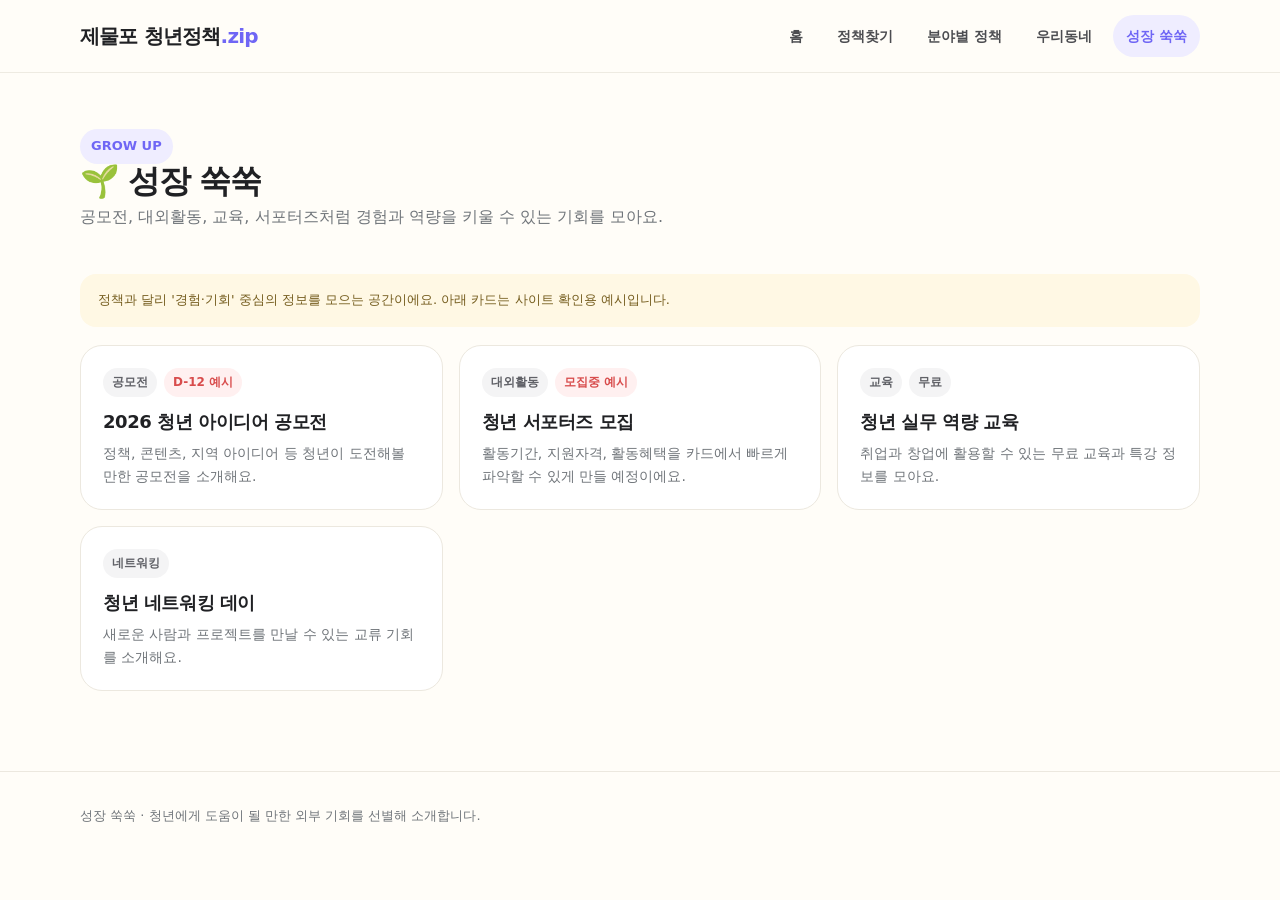
==== growth.html @ af434db2 "Add youth growth opportunities page" ====
<!doctype html><html lang="ko"><head><meta charset="utf-8"><meta name="viewport" content="width=device-width,initial-scale=1"><title>성장 쑥쑥 | 제물포 청년정책.zip</title><link rel="stylesheet" href="css/style.css"></head><body><header class="site-header"><div class="container nav"><a class="brand" href="index.html">제물포 청년정책<span>.zip</span></a><button class="menu-btn">☰</button><nav class="nav-links"><a href="index.html">홈</a><a href="test.html">정책찾기</a><a href="policy.html">분야별 정책</a><a href="local.html">우리동네</a><a class="active" href="growth.html">성장 쑥쑥</a></nav></div></header><main class="container"><section class="page-title"><span class="eyebrow">GROW UP</span><h1>🌱 성장 쑥쑥</h1><p>공모전, 대외활동, 교육, 서포터즈처럼 경험과 역량을 키울 수 있는 기회를 모아요.</p></section><div class="notice">정책과 달리 '경험·기회' 중심의 정보를 모으는 공간이에요. 아래 카드는 사이트 확인용 예시입니다.</div><section class="card-grid" style="padding-bottom:80px"><article class="info-card"><div class="badges"><span class="badge">공모전</span><span class="badge deadline">D-12 예시</span></div><h3>2026 청년 아이디어 공모전</h3><p>정책, 콘텐츠, 지역 아이디어 등 청년이 도전해볼 만한 공모전을 소개해요.</p></article><article class="info-card"><div class="badges"><span class="badge">대외활동</span><span class="badge deadline">모집중 예시</span></div><h3>청년 서포터즈 모집</h3><p>활동기간, 지원자격, 활동혜택을 카드에서 빠르게 파악할 수 있게 만들 예정이에요.</p></article><article class="info-card"><div class="badges"><span class="badge">교육</span><span class="badge">무료</span></div><h3>청년 실무 역량 교육</h3><p>취업과 창업에 활용할 수 있는 무료 교육과 특강 정보를 모아요.</p></article><article class="info-card"><div class="badges"><span class="badge">네트워킹</span></div><h3>청년 네트워킹 데이</h3><p>새로운 사람과 프로젝트를 만날 수 있는 교류 기회를 소개해요.</p></article></section></main><footer class="footer"><div class="container">성장 쑥쑥 · 청년에게 도움이 될 만한 외부 기회를 선별해 소개합니다.</div></footer><script src="js/main.js"></script></body></html>
---- css/style.css ----
:root {
  --bg: #fffdf8;
  --surface: #ffffff;
  --text: #202124;
  --muted: #70757a;
  --line: #ece8df;
  --primary: #6f66f5;
  --primary-soft: #efedff;
  --green: #e8f7e9;
  --yellow: #fff4c7;
  --pink: #ffe8ee;
  --blue: #e8f3ff;
  --shadow: 0 10px 30px rgba(34, 34, 34, .07);
  --radius: 24px;
}
* { box-sizing: border-box; }
html { scroll-behavior: smooth; }
body {
  margin: 0;
  font-family: Pretendard, "Noto Sans KR", system-ui, -apple-system, BlinkMacSystemFont, "Segoe UI", sans-serif;
  color: var(--text);
  background: var(--bg);
  line-height: 1.6;
}
a { color: inherit; text-decoration: none; }
button, input, select { font: inherit; }
.container { width: min(1120px, calc(100% - 36px)); margin: 0 auto; }
.site-header {
  position: sticky; top: 0; z-index: 20;
  background: rgba(255,253,248,.92); backdrop-filter: blur(14px);
  border-bottom: 1px solid rgba(236,232,223,.85);
}
.nav { min-height: 72px; display: flex; align-items: center; justify-content: space-between; gap: 24px; }
.brand { font-weight: 900; font-size: 20px; letter-spacing: -.04em; }
.brand span { color: var(--primary); }
.nav-links { display: flex; align-items: center; gap: 8px; }
.nav-links a { padding: 10px 13px; border-radius: 999px; font-weight: 700; font-size: 14px; color: #4c4d51; }
.nav-links a:hover, .nav-links a.active { background: var(--primary-soft); color: var(--primary); }
.menu-btn { display:none; border:0; background:var(--surface); border-radius:12px; padding:9px 12px; box-shadow:var(--shadow); }
.hero { padding: 76px 0 54px; }
.hero-grid { display:grid; grid-template-columns: 1.25fr .75fr; gap: 34px; align-items:center; }
.eyebrow { display:inline-flex; padding:7px 11px; border-radius:999px; background:var(--primary-soft); color:var(--primary); font-weight:800; font-size:13px; }
h1 { margin:18px 0 16px; font-size:clamp(38px, 7vw, 68px); line-height:1.08; letter-spacing:-.055em; }
.hero p { margin:0 0 28px; color:var(--muted); font-size:18px; max-width:650px; }
.hero-card { background:var(--surface); border:1px solid var(--line); border-radius:32px; padding:28px; box-shadow:var(--shadow); transform:rotate(1.2deg); }
.hero-card .mascot { font-size:76px; line-height:1; }
.hero-card strong { display:block; margin-top:18px; font-size:22px; letter-spacing:-.03em; }
.hero-card p { margin:8px 0 0; font-size:15px; }
.actions { display:flex; flex-wrap:wrap; gap:10px; }
.btn { display:inline-flex; align-items:center; justify-content:center; min-height:48px; padding:0 18px; border-radius:15px; border:1px solid transparent; font-weight:800; cursor:pointer; }
.btn.primary { background:var(--primary); color:#fff; }
.btn.secondary { background:#fff; border-color:var(--line); }
.section { padding: 36px 0 70px; }
.section-head { display:flex; align-items:end; justify-content:space-between; gap:20px; margin-bottom:22px; }
.section-head h2, .page-title h1 { margin:0; font-size:32px; letter-spacing:-.045em; }
.section-head p, .page-title p { margin:6px 0 0; color:var(--muted); }
.quick-grid { display:grid; grid-template-columns:repeat(4,1fr); gap:16px; }
.quick-card { min-height:190px; border-radius:var(--radius); padding:23px; border:1px solid rgba(0,0,0,.03); transition:.2s ease; }
.quick-card:hover { transform:translateY(-4px); box-shadow:var(--shadow); }
.quick-card .icon { font-size:34px; }
.quick-card h3 { margin:24px 0 5px; font-size:20px; }
.quick-card p { margin:0; color:#62646a; font-size:14px; }
.quick-card.purple { background:var(--primary-soft); }
.quick-card.green { background:var(--green); }
.quick-card.yellow { background:var(--yellow); }
.quick-card.pink { background:var(--pink); }
.news-grid, .card-grid { display:grid; grid-template-columns:repeat(3,1fr); gap:16px; }
.info-card { background:#fff; border:1px solid var(--line); border-radius:22px; padding:22px; }
.info-card:hover { box-shadow:var(--shadow); }
.badges { display:flex; gap:7px; flex-wrap:wrap; margin-bottom:12px; }
.badge { padding:5px 9px; border-radius:999px; background:#f4f4f5; font-size:12px; font-weight:800; color:#606167; }
.badge.deadline { background:#fff0f0; color:#d84c4c; }
.info-card h3 { margin:0 0 8px; font-size:18px; line-height:1.4; letter-spacing:-.025em; }
.info-card p { margin:0; color:var(--muted); font-size:14px; }
.page-title { padding:56px 0 26px; }
.toolbar { display:flex; flex-wrap:wrap; gap:10px; margin:18px 0 24px; }
.search, .select { border:1px solid var(--line); background:#fff; border-radius:14px; min-height:46px; padding:0 14px; }
.search { flex:1; min-width:220px; }
.select { min-width:150px; }
.empty { padding:42px; text-align:center; color:var(--muted); border:1px dashed #ddd5c9; border-radius:20px; background:#fff; }
.test-wrap { max-width:760px; margin:0 auto 80px; }
.question { background:#fff; border:1px solid var(--line); border-radius:24px; padding:26px; margin-bottom:14px; }
.question h3 { margin:0 0 16px; font-size:18px; }
.options { display:flex; flex-wrap:wrap; gap:9px; }
.option { cursor:pointer; }
.option input { display:none; }
.option span { display:inline-flex; padding:10px 14px; border:1px solid var(--line); border-radius:999px; background:#fff; font-weight:700; font-size:14px; }
.option input:checked + span { background:var(--primary); color:#fff; border-color:var(--primary); }
.result-box { display:none; margin-top:22px; padding:28px; border-radius:26px; background:var(--primary-soft); }
.result-box.show { display:block; }
.result-list { display:grid; gap:10px; margin-top:15px; }
.result-item { background:#fff; border-radius:16px; padding:16px; }
.notice { padding:16px 18px; background:#fff8e4; border-radius:16px; color:#745c1d; font-size:13px; margin:18px 0; }
.footer { border-top:1px solid var(--line); padding:34px 0 46px; color:var(--muted); font-size:13px; }
@media (max-width: 900px) {
  .hero-grid { grid-template-columns:1fr; }
  .hero-card { transform:none; }
  .quick-grid { grid-template-columns:repeat(2,1fr); }
  .news-grid, .card-grid { grid-template-columns:repeat(2,1fr); }
}
@media (max-width: 680px) {
  .nav { min-height:64px; }
  .menu-btn { display:block; }
  .nav-links { display:none; position:absolute; top:64px; left:18px; right:18px; flex-direction:column; align-items:stretch; background:#fff; padding:12px; border-radius:18px; box-shadow:var(--shadow); border:1px solid var(--line); }
  .nav-links.open { display:flex; }
  .nav-links a { padding:12px 14px; }
  .hero { padding-top:44px; }
  .quick-grid, .news-grid, .card-grid { grid-template-columns:1fr; }
  .section-head { align-items:flex-start; flex-direction:column; }
  .toolbar { flex-direction:column; }
  .search, .select { width:100%; }
}
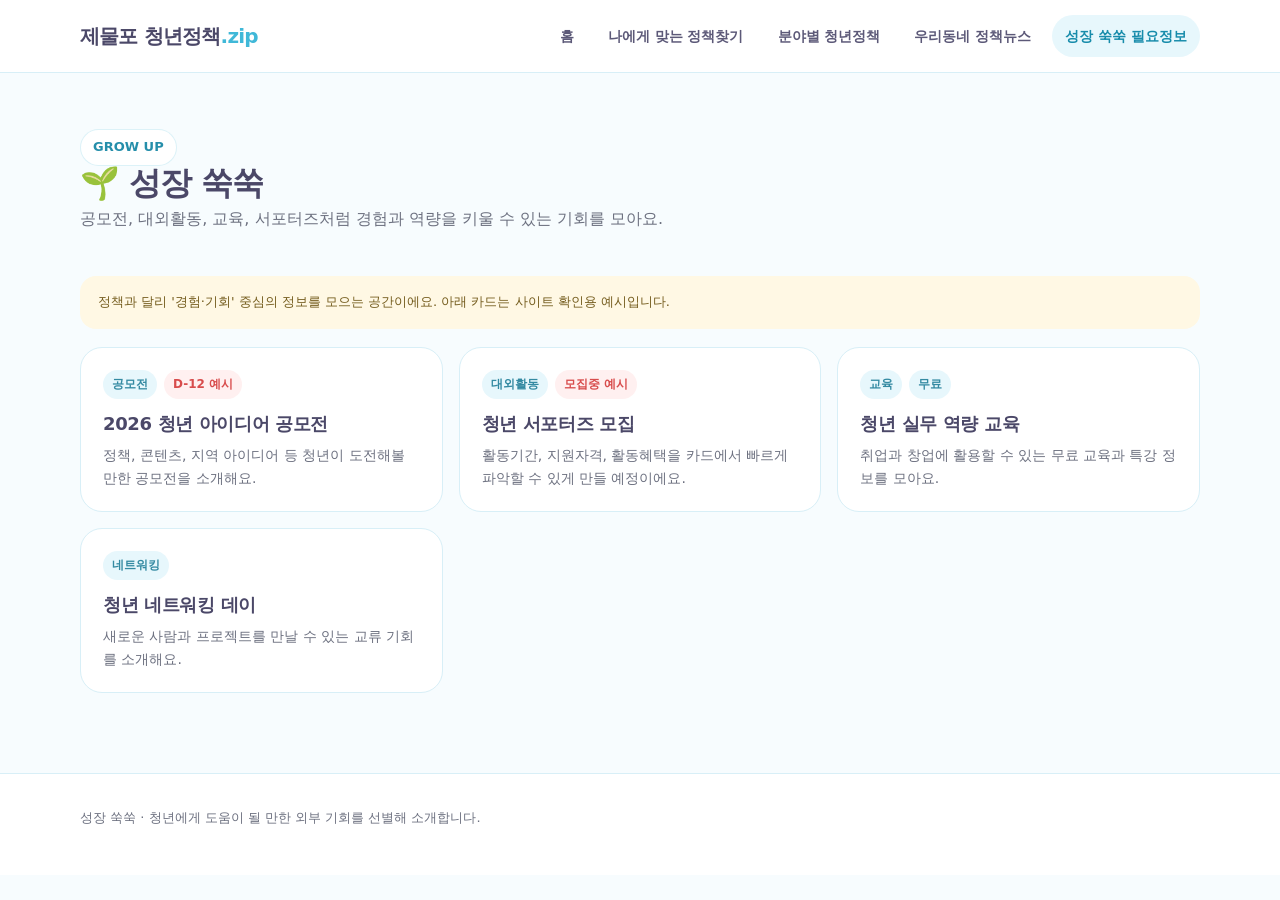
==== commit bea37301: "Sync navigation labels with homepage" ====
--- a/growth.html
+++ b/growth.html
@@ -1 +1 @@
-<!doctype html><html lang="ko"><head><meta charset="utf-8"><meta name="viewport" content="width=device-width,initial-scale=1"><title>성장 쑥쑥 | 제물포 청년정책.zip</title><link rel="stylesheet" href="css/style.css"></head><body><header class="site-header"><div class="container nav"><a class="brand" href="index.html">제물포 청년정책<span>.zip</span></a><button class="menu-btn">☰</button><nav class="nav-links"><a href="index.html">홈</a><a href="test.html">정책찾기</a><a href="policy.html">분야별 정책</a><a href="local.html">우리동네</a><a class="active" href="growth.html">성장 쑥쑥</a></nav></div></header><main class="container"><section class="page-title"><span class="eyebrow">GROW UP</span><h1>🌱 성장 쑥쑥</h1><p>공모전, 대외활동, 교육, 서포터즈처럼 경험과 역량을 키울 수 있는 기회를 모아요.</p></section><div class="notice">정책과 달리 '경험·기회' 중심의 정보를 모으는 공간이에요. 아래 카드는 사이트 확인용 예시입니다.</div><section class="card-grid" style="padding-bottom:80px"><article class="info-card"><div class="badges"><span class="badge">공모전</span><span class="badge deadline">D-12 예시</span></div><h3>2026 청년 아이디어 공모전</h3><p>정책, 콘텐츠, 지역 아이디어 등 청년이 도전해볼 만한 공모전을 소개해요.</p></article><article class="info-card"><div class="badges"><span class="badge">대외활동</span><span class="badge deadline">모집중 예시</span></div><h3>청년 서포터즈 모집</h3><p>활동기간, 지원자격, 활동혜택을 카드에서 빠르게 파악할 수 있게 만들 예정이에요.</p></article><article class="info-card"><div class="badges"><span class="badge">교육</span><span class="badge">무료</span></div><h3>청년 실무 역량 교육</h3><p>취업과 창업에 활용할 수 있는 무료 교육과 특강 정보를 모아요.</p></article><article class="info-card"><div class="badges"><span class="badge">네트워킹</span></div><h3>청년 네트워킹 데이</h3><p>새로운 사람과 프로젝트를 만날 수 있는 교류 기회를 소개해요.</p></article></section></main><footer class="footer"><div class="container">성장 쑥쑥 · 청년에게 도움이 될 만한 외부 기회를 선별해 소개합니다.</div></footer><script src="js/main.js"></script></body></html>+<!doctype html><html lang="ko"><head><meta charset="utf-8"><meta name="viewport" content="width=device-width,initial-scale=1"><title>성장 쑥쑥 | 제물포 청년정책.zip</title><link rel="stylesheet" href="css/style.css"></head><body><header class="site-header"><div class="container nav"><a class="brand" href="index.html">제물포 청년정책<span>.zip</span></a><button class="menu-btn">☰</button><nav class="nav-links"><a href="index.html">홈</a><a href="test.html">나에게 맞는 정책찾기</a><a href="policy.html">분야별 청년정책</a><a href="local.html">우리동네 정책뉴스</a><a class="active" href="growth.html">성장 쑥쑥 필요정보</a></nav></div></header><main class="container"><section class="page-title"><span class="eyebrow">GROW UP</span><h1>🌱 성장 쑥쑥</h1><p>공모전, 대외활동, 교육, 서포터즈처럼 경험과 역량을 키울 수 있는 기회를 모아요.</p></section><div class="notice">정책과 달리 '경험·기회' 중심의 정보를 모으는 공간이에요. 아래 카드는 사이트 확인용 예시입니다.</div><section class="card-grid" style="padding-bottom:80px"><article class="info-card"><div class="badges"><span class="badge">공모전</span><span class="badge deadline">D-12 예시</span></div><h3>2026 청년 아이디어 공모전</h3><p>정책, 콘텐츠, 지역 아이디어 등 청년이 도전해볼 만한 공모전을 소개해요.</p></article><article class="info-card"><div class="badges"><span class="badge">대외활동</span><span class="badge deadline">모집중 예시</span></div><h3>청년 서포터즈 모집</h3><p>활동기간, 지원자격, 활동혜택을 카드에서 빠르게 파악할 수 있게 만들 예정이에요.</p></article><article class="info-card"><div class="badges"><span class="badge">교육</span><span class="badge">무료</span></div><h3>청년 실무 역량 교육</h3><p>취업과 창업에 활용할 수 있는 무료 교육과 특강 정보를 모아요.</p></article><article class="info-card"><div class="badges"><span class="badge">네트워킹</span></div><h3>청년 네트워킹 데이</h3><p>새로운 사람과 프로젝트를 만날 수 있는 교류 기회를 소개해요.</p></article></section></main><footer class="footer"><div class="container">성장 쑥쑥 · 청년에게 도움이 될 만한 외부 기회를 선별해 소개합니다.</div></footer><script src="js/main.js"></script></body></html>
--- a/css/style.css
+++ b/css/style.css
@@ -1,112 +1 @@
-:root {
-  --bg: #fffdf8;
-  --surface: #ffffff;
-  --text: #202124;
-  --muted: #70757a;
-  --line: #ece8df;
-  --primary: #6f66f5;
-  --primary-soft: #efedff;
-  --green: #e8f7e9;
-  --yellow: #fff4c7;
-  --pink: #ffe8ee;
-  --blue: #e8f3ff;
-  --shadow: 0 10px 30px rgba(34, 34, 34, .07);
-  --radius: 24px;
-}
-* { box-sizing: border-box; }
-html { scroll-behavior: smooth; }
-body {
-  margin: 0;
-  font-family: Pretendard, "Noto Sans KR", system-ui, -apple-system, BlinkMacSystemFont, "Segoe UI", sans-serif;
-  color: var(--text);
-  background: var(--bg);
-  line-height: 1.6;
-}
-a { color: inherit; text-decoration: none; }
-button, input, select { font: inherit; }
-.container { width: min(1120px, calc(100% - 36px)); margin: 0 auto; }
-.site-header {
-  position: sticky; top: 0; z-index: 20;
-  background: rgba(255,253,248,.92); backdrop-filter: blur(14px);
-  border-bottom: 1px solid rgba(236,232,223,.85);
-}
-.nav { min-height: 72px; display: flex; align-items: center; justify-content: space-between; gap: 24px; }
-.brand { font-weight: 900; font-size: 20px; letter-spacing: -.04em; }
-.brand span { color: var(--primary); }
-.nav-links { display: flex; align-items: center; gap: 8px; }
-.nav-links a { padding: 10px 13px; border-radius: 999px; font-weight: 700; font-size: 14px; color: #4c4d51; }
-.nav-links a:hover, .nav-links a.active { background: var(--primary-soft); color: var(--primary); }
-.menu-btn { display:none; border:0; background:var(--surface); border-radius:12px; padding:9px 12px; box-shadow:var(--shadow); }
-.hero { padding: 76px 0 54px; }
-.hero-grid { display:grid; grid-template-columns: 1.25fr .75fr; gap: 34px; align-items:center; }
-.eyebrow { display:inline-flex; padding:7px 11px; border-radius:999px; background:var(--primary-soft); color:var(--primary); font-weight:800; font-size:13px; }
-h1 { margin:18px 0 16px; font-size:clamp(38px, 7vw, 68px); line-height:1.08; letter-spacing:-.055em; }
-.hero p { margin:0 0 28px; color:var(--muted); font-size:18px; max-width:650px; }
-.hero-card { background:var(--surface); border:1px solid var(--line); border-radius:32px; padding:28px; box-shadow:var(--shadow); transform:rotate(1.2deg); }
-.hero-card .mascot { font-size:76px; line-height:1; }
-.hero-card strong { display:block; margin-top:18px; font-size:22px; letter-spacing:-.03em; }
-.hero-card p { margin:8px 0 0; font-size:15px; }
-.actions { display:flex; flex-wrap:wrap; gap:10px; }
-.btn { display:inline-flex; align-items:center; justify-content:center; min-height:48px; padding:0 18px; border-radius:15px; border:1px solid transparent; font-weight:800; cursor:pointer; }
-.btn.primary { background:var(--primary); color:#fff; }
-.btn.secondary { background:#fff; border-color:var(--line); }
-.section { padding: 36px 0 70px; }
-.section-head { display:flex; align-items:end; justify-content:space-between; gap:20px; margin-bottom:22px; }
-.section-head h2, .page-title h1 { margin:0; font-size:32px; letter-spacing:-.045em; }
-.section-head p, .page-title p { margin:6px 0 0; color:var(--muted); }
-.quick-grid { display:grid; grid-template-columns:repeat(4,1fr); gap:16px; }
-.quick-card { min-height:190px; border-radius:var(--radius); padding:23px; border:1px solid rgba(0,0,0,.03); transition:.2s ease; }
-.quick-card:hover { transform:translateY(-4px); box-shadow:var(--shadow); }
-.quick-card .icon { font-size:34px; }
-.quick-card h3 { margin:24px 0 5px; font-size:20px; }
-.quick-card p { margin:0; color:#62646a; font-size:14px; }
-.quick-card.purple { background:var(--primary-soft); }
-.quick-card.green { background:var(--green); }
-.quick-card.yellow { background:var(--yellow); }
-.quick-card.pink { background:var(--pink); }
-.news-grid, .card-grid { display:grid; grid-template-columns:repeat(3,1fr); gap:16px; }
-.info-card { background:#fff; border:1px solid var(--line); border-radius:22px; padding:22px; }
-.info-card:hover { box-shadow:var(--shadow); }
-.badges { display:flex; gap:7px; flex-wrap:wrap; margin-bottom:12px; }
-.badge { padding:5px 9px; border-radius:999px; background:#f4f4f5; font-size:12px; font-weight:800; color:#606167; }
-.badge.deadline { background:#fff0f0; color:#d84c4c; }
-.info-card h3 { margin:0 0 8px; font-size:18px; line-height:1.4; letter-spacing:-.025em; }
-.info-card p { margin:0; color:var(--muted); font-size:14px; }
-.page-title { padding:56px 0 26px; }
-.toolbar { display:flex; flex-wrap:wrap; gap:10px; margin:18px 0 24px; }
-.search, .select { border:1px solid var(--line); background:#fff; border-radius:14px; min-height:46px; padding:0 14px; }
-.search { flex:1; min-width:220px; }
-.select { min-width:150px; }
-.empty { padding:42px; text-align:center; color:var(--muted); border:1px dashed #ddd5c9; border-radius:20px; background:#fff; }
-.test-wrap { max-width:760px; margin:0 auto 80px; }
-.question { background:#fff; border:1px solid var(--line); border-radius:24px; padding:26px; margin-bottom:14px; }
-.question h3 { margin:0 0 16px; font-size:18px; }
-.options { display:flex; flex-wrap:wrap; gap:9px; }
-.option { cursor:pointer; }
-.option input { display:none; }
-.option span { display:inline-flex; padding:10px 14px; border:1px solid var(--line); border-radius:999px; background:#fff; font-weight:700; font-size:14px; }
-.option input:checked + span { background:var(--primary); color:#fff; border-color:var(--primary); }
-.result-box { display:none; margin-top:22px; padding:28px; border-radius:26px; background:var(--primary-soft); }
-.result-box.show { display:block; }
-.result-list { display:grid; gap:10px; margin-top:15px; }
-.result-item { background:#fff; border-radius:16px; padding:16px; }
-.notice { padding:16px 18px; background:#fff8e4; border-radius:16px; color:#745c1d; font-size:13px; margin:18px 0; }
-.footer { border-top:1px solid var(--line); padding:34px 0 46px; color:var(--muted); font-size:13px; }
-@media (max-width: 900px) {
-  .hero-grid { grid-template-columns:1fr; }
-  .hero-card { transform:none; }
-  .quick-grid { grid-template-columns:repeat(2,1fr); }
-  .news-grid, .card-grid { grid-template-columns:repeat(2,1fr); }
-}
-@media (max-width: 680px) {
-  .nav { min-height:64px; }
-  .menu-btn { display:block; }
-  .nav-links { display:none; position:absolute; top:64px; left:18px; right:18px; flex-direction:column; align-items:stretch; background:#fff; padding:12px; border-radius:18px; box-shadow:var(--shadow); border:1px solid var(--line); }
-  .nav-links.open { display:flex; }
-  .nav-links a { padding:12px 14px; }
-  .hero { padding-top:44px; }
-  .quick-grid, .news-grid, .card-grid { grid-template-columns:1fr; }
-  .section-head { align-items:flex-start; flex-direction:column; }
-  .toolbar { flex-direction:column; }
-  .search, .select { width:100%; }
-}
+:root{--bg:#f7fcfe;--surface:#fff;--text:#4b4868;--muted:#6d7180;--line:#d8eff7;--primary:#40b8d8;--primary-dark:#4b4868;--primary-soft:#e7f7fc;--sky:#92d3e8;--cream:#fcf9f6;--green:#e5f8f4;--yellow:#fff5d8;--pink:#fff0f2;--shadow:0 14px 36px rgba(75,72,104,.10);--radius:26px}*{box-sizing:border-box}html{scroll-behavior:smooth}body{margin:0;font-family:Pretendard,"Noto Sans KR",system-ui,-apple-system,BlinkMacSystemFont,"Segoe UI",sans-serif;color:var(--text);background:var(--bg);line-height:1.6;font-weight:400}a{color:inherit;text-decoration:none}button,input,select{font:inherit}.container{width:min(1120px,calc(100% - 36px));margin:0 auto}.site-header{position:sticky;top:0;z-index:20;background:rgba(255,255,255,.93);backdrop-filter:blur(14px);border-bottom:1px solid var(--line)}.nav{min-height:72px;display:flex;align-items:center;justify-content:space-between;gap:24px}.brand{font-weight:700;font-size:20px;letter-spacing:-.04em}.brand span{color:var(--primary)}.nav-links{display:flex;align-items:center;gap:8px}.nav-links a{padding:10px 13px;border-radius:999px;font-weight:600;font-size:14px;color:#5c5978}.nav-links a:hover,.nav-links a.active{background:var(--primary-soft);color:#188cab}.menu-btn{display:none;border:0;background:var(--surface);color:var(--primary-dark);border-radius:12px;padding:9px 12px;box-shadow:var(--shadow)}.hero{padding:66px 0 58px;background:linear-gradient(180deg,#dff5fb 0%,#f7fcfe 100%);position:relative;overflow:hidden}.hero:after{content:"✦  ·  ✧";position:absolute;right:6%;top:28px;color:#fff;font-size:30px;letter-spacing:16px;opacity:.9}.hero-grid{display:grid;grid-template-columns:1.08fr .92fr;gap:34px;align-items:center}.eyebrow{display:inline-flex;padding:7px 12px;border-radius:999px;background:#fff;color:#258eaa;font-weight:600;font-size:13px;border:1px solid rgba(64,184,216,.18)}h1{margin:18px 0 16px;font-size:clamp(38px,7vw,66px);line-height:1.08;letter-spacing:-.045em;color:var(--primary-dark);font-weight:700}.hero p{margin:0 0 28px;color:#64627a;font-size:18px;max-width:650px}.hero-card{background:#fff;border:2px solid rgba(255,255,255,.8);border-radius:38px;padding:22px 26px 26px;box-shadow:var(--shadow);position:relative}.hero-card:before{content:"";position:absolute;width:76px;height:76px;border:2px solid #fff;border-radius:50%;right:-18px;top:-20px;opacity:.7}.hero-card .mascot{display:flex;justify-content:center;align-items:center;min-height:190px}.hero-card .mascot img{width:min(100%,330px);height:190px;object-fit:contain;filter:drop-shadow(0 8px 8px rgba(75,72,104,.08))}.hero-card strong{display:block;margin-top:5px;font-size:21px;letter-spacing:-.03em;font-weight:600}.hero-card p{margin:7px 0 0;font-size:14px}.actions{display:flex;flex-wrap:wrap;gap:10px}.btn{display:inline-flex;align-items:center;justify-content:center;min-height:50px;padding:0 19px;border-radius:16px;border:1px solid transparent;font-weight:600;cursor:pointer}.btn.primary{background:var(--primary-dark);color:#fff}.btn.primary:hover{background:#393650}.btn.secondary{background:#fff;border-color:#cbeaf4;color:var(--primary-dark)}.section{padding:38px 0 70px}.section-head{display:flex;align-items:end;justify-content:space-between;gap:20px;margin-bottom:22px}.section-head h2,.page-title h1{margin:0;font-size:32px;letter-spacing:-.035em;font-weight:700}.section-head p,.page-title p{margin:6px 0 0;color:var(--muted)}.section-head>a{color:#258eaa;font-weight:600}.quick-grid{display:grid;grid-template-columns:repeat(4,1fr);gap:16px}.quick-card{min-height:190px;border-radius:var(--radius);padding:23px;border:1px solid rgba(75,72,104,.05);transition:.2s ease;position:relative;overflow:hidden}.quick-card:after{content:"";position:absolute;width:70px;height:70px;border-radius:50%;background:rgba(255,255,255,.38);right:-18px;top:-18px}.quick-card:hover{transform:translateY(-4px);box-shadow:var(--shadow)}.quick-card .icon{font-size:32px}.quick-card h3{margin:24px 0 5px;font-size:20px;font-weight:600}.quick-card p{margin:0;color:#62647a;font-size:14px}.quick-card.purple{background:#e8f5fb}.quick-card.green{background:var(--green)}.quick-card.yellow{background:var(--yellow)}.quick-card.pink{background:var(--pink)}.news-grid,.card-grid{display:grid;grid-template-columns:repeat(3,1fr);gap:16px}.info-card{background:#fff;border:1px solid var(--line);border-radius:22px;padding:22px;transition:.2s ease}.info-card:hover{box-shadow:var(--shadow);transform:translateY(-2px)}.badges{display:flex;gap:7px;flex-wrap:wrap;margin-bottom:12px}.badge{padding:5px 9px;border-radius:999px;background:var(--primary-soft);font-size:12px;font-weight:600;color:#348aa2}.badge.deadline{background:#fff0f0;color:#d84c4c}.info-card h3{margin:0 0 8px;font-size:18px;line-height:1.4;letter-spacing:-.02em;font-weight:600}.info-card p{margin:0;color:var(--muted);font-size:14px}.page-title{padding:56px 0 26px}.toolbar{display:flex;flex-wrap:wrap;gap:10px;margin:18px 0 24px}.search,.select{border:1px solid var(--line);background:#fff;color:var(--text);border-radius:14px;min-height:46px;padding:0 14px}.search{flex:1;min-width:220px}.select{min-width:150px}.empty{padding:42px;text-align:center;color:var(--muted);border:1px dashed #b9dfeb;border-radius:20px;background:#fff}.test-wrap{max-width:760px;margin:0 auto 80px}.question{background:#fff;border:1px solid var(--line);border-radius:24px;padding:26px;margin-bottom:14px}.question h3{margin:0 0 16px;font-size:18px;font-weight:600}.options{display:flex;flex-wrap:wrap;gap:9px}.option{cursor:pointer}.option input{display:none}.option span{display:inline-flex;padding:10px 14px;border:1px solid var(--line);border-radius:999px;background:#fff;font-weight:500;font-size:14px}.option input:checked+span{background:var(--primary-dark);color:#fff;border-color:var(--primary-dark)}.result-box{display:none;margin-top:22px;padding:28px;border-radius:26px;background:var(--primary-soft)}.result-box.show{display:block}.result-list{display:grid;gap:10px;margin-top:15px}.result-item{background:#fff;border-radius:16px;padding:16px}.result-item strong{font-weight:600}.notice{padding:16px 18px;background:#fff8e4;border-radius:16px;color:#745c1d;font-size:13px;margin:18px 0}.notice strong{font-weight:600}.footer{border-top:1px solid var(--line);padding:34px 0 46px;color:var(--muted);font-size:13px;background:#fff}.footer strong{font-weight:600}@media(max-width:900px){.hero-grid{grid-template-columns:1fr}.hero-card{max-width:620px}.quick-grid{grid-template-columns:repeat(2,1fr)}.news-grid,.card-grid{grid-template-columns:repeat(2,1fr)}}@media(max-width:680px){.nav{min-height:64px}.menu-btn{display:block}.nav-links{display:none;position:absolute;top:64px;left:18px;right:18px;flex-direction:column;align-items:stretch;background:#fff;padding:12px;border-radius:18px;box-shadow:var(--shadow);border:1px solid var(--line)}.nav-links.open{display:flex}.nav-links a{padding:12px 14px}.hero{padding-top:44px}.hero-card .mascot{min-height:150px}.hero-card .mascot img{height:150px}.quick-grid,.news-grid,.card-grid{grid-template-columns:1fr}.section-head{align-items:flex-start;flex-direction:column}.toolbar{flex-direction:column}.search,.select{width:100%}}
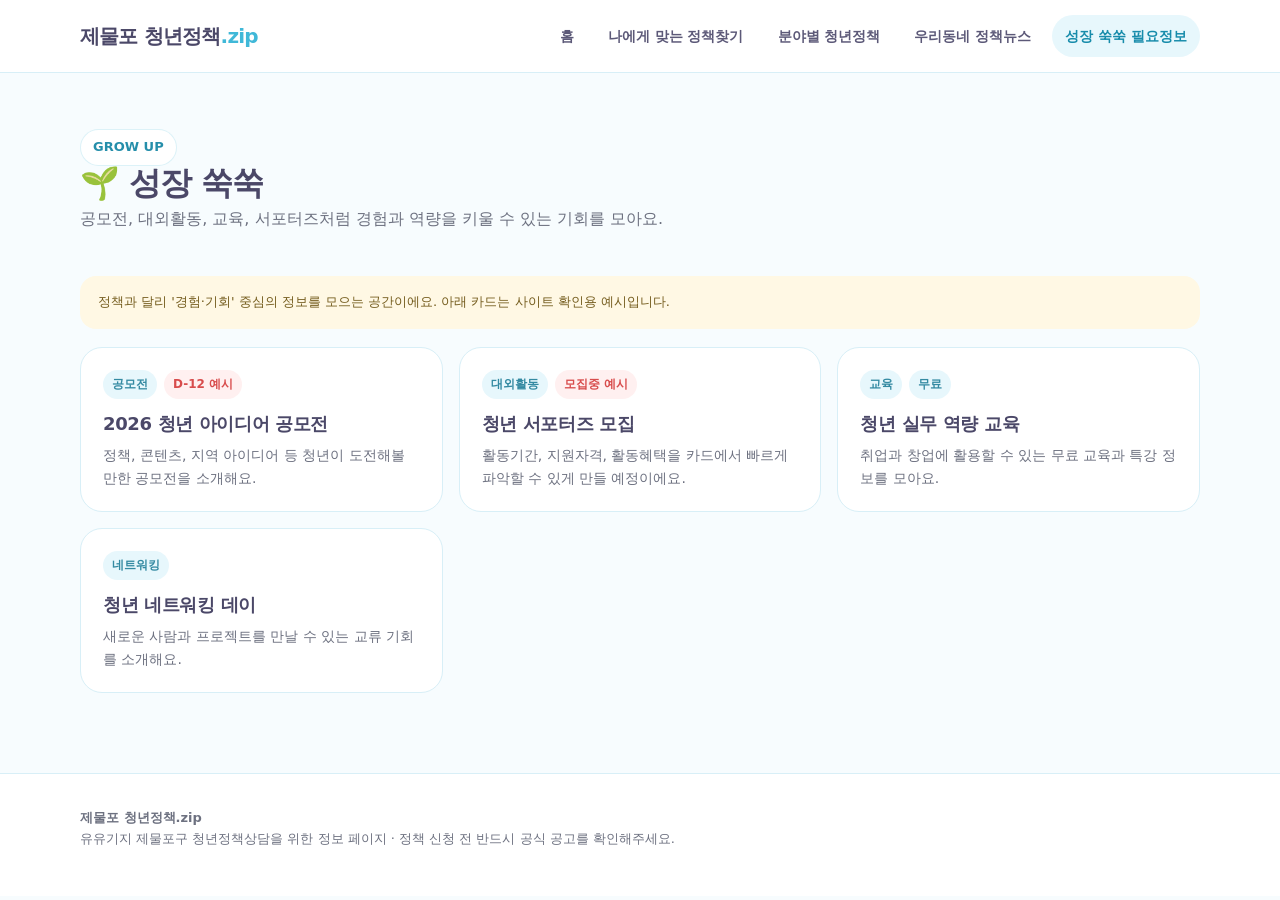
==== commit 6c153091: "Move growth page to shared layout" ====
--- a/growth.html
+++ b/growth.html
@@ -1 +1 @@
-<!doctype html><html lang="ko"><head><meta charset="utf-8"><meta name="viewport" content="width=device-width,initial-scale=1"><title>성장 쑥쑥 | 제물포 청년정책.zip</title><link rel="stylesheet" href="css/style.css"></head><body><header class="site-header"><div class="container nav"><a class="brand" href="index.html">제물포 청년정책<span>.zip</span></a><button class="menu-btn">☰</button><nav class="nav-links"><a href="index.html">홈</a><a href="test.html">나에게 맞는 정책찾기</a><a href="policy.html">분야별 청년정책</a><a href="local.html">우리동네 정책뉴스</a><a class="active" href="growth.html">성장 쑥쑥 필요정보</a></nav></div></header><main class="container"><section class="page-title"><span class="eyebrow">GROW UP</span><h1>🌱 성장 쑥쑥</h1><p>공모전, 대외활동, 교육, 서포터즈처럼 경험과 역량을 키울 수 있는 기회를 모아요.</p></section><div class="notice">정책과 달리 '경험·기회' 중심의 정보를 모으는 공간이에요. 아래 카드는 사이트 확인용 예시입니다.</div><section class="card-grid" style="padding-bottom:80px"><article class="info-card"><div class="badges"><span class="badge">공모전</span><span class="badge deadline">D-12 예시</span></div><h3>2026 청년 아이디어 공모전</h3><p>정책, 콘텐츠, 지역 아이디어 등 청년이 도전해볼 만한 공모전을 소개해요.</p></article><article class="info-card"><div class="badges"><span class="badge">대외활동</span><span class="badge deadline">모집중 예시</span></div><h3>청년 서포터즈 모집</h3><p>활동기간, 지원자격, 활동혜택을 카드에서 빠르게 파악할 수 있게 만들 예정이에요.</p></article><article class="info-card"><div class="badges"><span class="badge">교육</span><span class="badge">무료</span></div><h3>청년 실무 역량 교육</h3><p>취업과 창업에 활용할 수 있는 무료 교육과 특강 정보를 모아요.</p></article><article class="info-card"><div class="badges"><span class="badge">네트워킹</span></div><h3>청년 네트워킹 데이</h3><p>새로운 사람과 프로젝트를 만날 수 있는 교류 기회를 소개해요.</p></article></section></main><footer class="footer"><div class="container">성장 쑥쑥 · 청년에게 도움이 될 만한 외부 기회를 선별해 소개합니다.</div></footer><script src="js/main.js"></script></body></html>+<!doctype html><html lang="ko"><head><meta charset="utf-8"><meta name="viewport" content="width=device-width,initial-scale=1"><title>성장 쑥쑥 | 제물포 청년정책.zip</title><link rel="stylesheet" href="css/style.css"></head><body><div id="site-header"></div><main class="container"><section class="page-title"><span class="eyebrow">GROW UP</span><h1>🌱 성장 쑥쑥</h1><p>공모전, 대외활동, 교육, 서포터즈처럼 경험과 역량을 키울 수 있는 기회를 모아요.</p></section><div class="notice">정책과 달리 '경험·기회' 중심의 정보를 모으는 공간이에요. 아래 카드는 사이트 확인용 예시입니다.</div><section class="card-grid" style="padding-bottom:80px"><article class="info-card"><div class="badges"><span class="badge">공모전</span><span class="badge deadline">D-12 예시</span></div><h3>2026 청년 아이디어 공모전</h3><p>정책, 콘텐츠, 지역 아이디어 등 청년이 도전해볼 만한 공모전을 소개해요.</p></article><article class="info-card"><div class="badges"><span class="badge">대외활동</span><span class="badge deadline">모집중 예시</span></div><h3>청년 서포터즈 모집</h3><p>활동기간, 지원자격, 활동혜택을 카드에서 빠르게 파악할 수 있게 만들 예정이에요.</p></article><article class="info-card"><div class="badges"><span class="badge">교육</span><span class="badge">무료</span></div><h3>청년 실무 역량 교육</h3><p>취업과 창업에 활용할 수 있는 무료 교육과 특강 정보를 모아요.</p></article><article class="info-card"><div class="badges"><span class="badge">네트워킹</span></div><h3>청년 네트워킹 데이</h3><p>새로운 사람과 프로젝트를 만날 수 있는 교류 기회를 소개해요.</p></article></section></main><div id="site-footer"></div><script src="js/site.js"></script><script src="js/main.js"></script></body></html>
